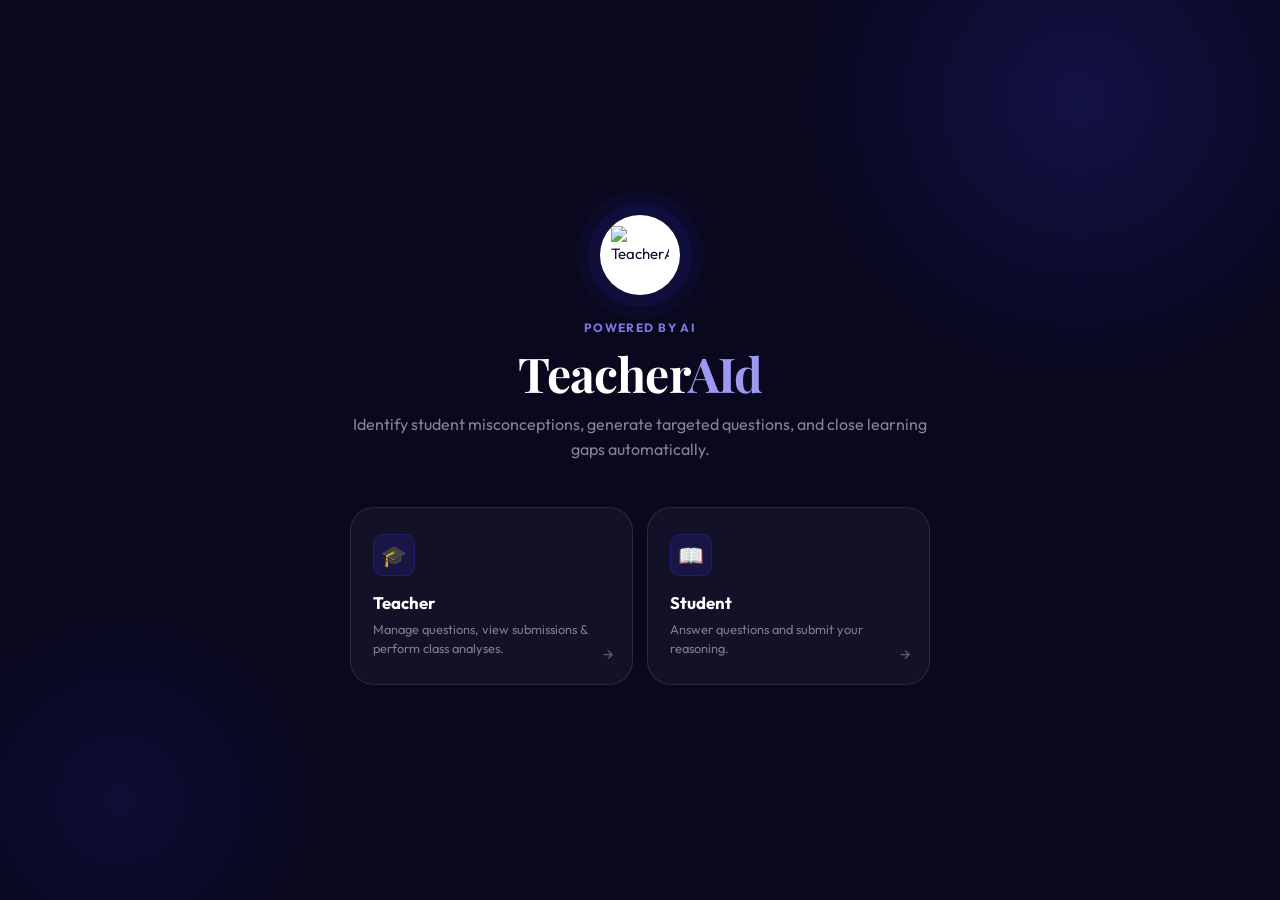
==== index.html @ 0acdeb59 "add rest of files" ====
<!DOCTYPE html>
<html lang="en">
<head>
  <meta charset="UTF-8"/>
  <meta name="viewport" content="width=device-width, initial-scale=1.0"/>
  <title>TeacherAId — AI-Powered Learning</title>
  <link rel="icon" type="image/png" href="images/logoresized.png">
  <link rel="stylesheet" href="style.css"/>
</head>
<body>
  <div class="home-page">
    <div class="home-inner">
      <div class="home-logo-wrap">
        <img src="images/logo.png" alt="TeacherAId"/>
      </div>
      <div class="home-eyebrow">Powered by AI</div>
      <h1 class="home-title">Teacher<span>AId</span></h1>
      <p class="home-sub">Identify student misconceptions, generate targeted questions, and close learning gaps automatically.</p>
      <div class="role-cards">
        <a href="auth-login.html?role=teacher" class="role-card">
          <div class="role-card-icon">🎓</div>
          <div class="role-card-title">Teacher</div>
          <div class="role-card-sub">Manage questions, view submissions & perform class analyses.</div>
          <div class="role-card-arrow">→</div>
        </a>
        <a href="auth-login.html?role=student" class="role-card">
          <div class="role-card-icon">📖</div>
          <div class="role-card-title">Student</div>
          <div class="role-card-sub">Answer questions and submit your reasoning.</div>
          <div class="role-card-arrow">→</div>
        </a>
      </div>
    </div>
  </div>
</body>
</html>
---- style.css ----
@import url('https://fonts.googleapis.com/css2?family=Playfair+Display:wght@600;700&family=Outfit:wght@300;400;500;600;700&display=swap');

/* ═══════════════════════════════════════
   TOKENS
═══════════════════════════════════════ */
:root {
  --sidebar-bg:    #09081f;
  --sidebar-w:     240px;
  --accent:        #3533cd;
  --accent-dim:    #2220a8;
  --accent-soft:   #ededfc;
  --accent-glow:   rgba(53,51,205,0.18);
  --surface:       #f6f5ff;
  --card:          #ffffff;
  --border:        #e4e2f5;
  --border-dark:   rgba(255,255,255,0.08);
  --text:          #12102e;
  --muted:         #7470a8;
  --muted2:        #b0aed0;
  --danger:        #e03e3e;
  --success:       #19a96b;
  --warn:          #d97706;
  --radius-sm:     8px;
  --radius:        12px;
  --radius-lg:     18px;
  --radius-xl:     24px;
  --shadow-sm:     0 1px 3px rgba(18,16,46,.07), 0 1px 2px rgba(18,16,46,.04);
  --shadow:        0 4px 16px rgba(18,16,46,.08), 0 1px 4px rgba(18,16,46,.04);
  --shadow-lg:     0 12px 40px rgba(18,16,46,.13), 0 2px 8px rgba(18,16,46,.06);
  --font-display:  'Playfair Display', Georgia, serif;
  --font:          'Outfit', system-ui, sans-serif;
  --ease:          cubic-bezier(.4,0,.2,1);
}

*, *::before, *::after { box-sizing: border-box; margin: 0; padding: 0; }

html { font-size: 16px; }

body {
  font-family: var(--font);
  font-size: 0.9375rem;
  color: var(--text);
  background: var(--surface);
  line-height: 1.55;
  -webkit-font-smoothing: antialiased;
}

/* ═══════════════════════════════════════
   LAYOUT — SIDEBAR + MAIN
═══════════════════════════════════════ */
.app-layout {
  display: flex;
  min-height: 100vh;
}

/* Sidebar */
.sidebar {
  width: var(--sidebar-w);
  background: var(--sidebar-bg);
  display: flex;
  flex-direction: column;
  padding: 0;
  position: fixed;
  top: 0; left: 0; bottom: 0;
  z-index: 50;
  border-right: 1px solid var(--border-dark);
}

.sidebar-logo {
  display: flex;
  align-items: center;
  gap: 10px;
  padding: 22px 20px 18px;
  border-bottom: 1px solid var(--border-dark);
  text-decoration: none;
}
.sidebar-logo-img {
  width: 36px; height: 36px;
  border-radius: 50%;
  background: #fff;
  display: flex; align-items: center; justify-content: center;
  overflow: hidden; flex-shrink: 0;
}
.sidebar-logo-img img { width: 26px; height: 26px; object-fit: contain; }
.sidebar-logo-text {
  font-family: var(--font-display);
  font-size: 1.1rem;
  color: #ffffff;
  letter-spacing: -0.01em;
}
.sidebar-logo-text span { color: var(--accent); }

.sidebar-section {
  padding: 18px 12px 6px;
  font-size: 0.68rem;
  font-weight: 600;
  letter-spacing: 0.1em;
  text-transform: uppercase;
  color: var(--muted2);
  margin-bottom: 2px;
}

.nav-item {
  display: flex;
  align-items: center;
  gap: 10px;
  padding: 9px 14px;
  margin: 1px 8px;
  border-radius: var(--radius-sm);
  color: rgba(255,255,255,0.55);
  text-decoration: none;
  font-size: 0.875rem;
  font-weight: 500;
  transition: background .15s var(--ease), color .15s var(--ease);
  cursor: pointer;
  border: none;
  background: none;
  width: calc(100% - 16px);
  text-align: left;
}
.nav-item .nav-icon { font-size: 1rem; flex-shrink: 0; opacity: .75; }
.nav-item:hover { background: rgba(255,255,255,.06); color: rgba(255,255,255,.88); }
.nav-item.active { background: var(--accent-glow); color: #fff; }
.nav-item.active .nav-icon { opacity: 1; }

.sidebar-spacer { flex: 1; }

.sidebar-footer {
  padding: 14px 12px;
  border-top: 1px solid var(--border-dark);
}
.teacher-badge {
  display: flex;
  align-items: center;
  gap: 10px;
  padding: 8px 10px;
  border-radius: var(--radius-sm);
  background: rgba(255,255,255,.05);
}
.teacher-avatar {
  width: 32px; height: 32px;
  border-radius: 50%;
  background: var(--accent);
  display: flex; align-items: center; justify-content: center;
  font-size: 0.8rem; font-weight: 700; color: #fff;
  flex-shrink: 0;
}
.teacher-info { overflow: hidden; }
.teacher-info .t-name {
  font-size: 0.82rem; font-weight: 600;
  color: rgba(255,255,255,.85);
  white-space: nowrap; overflow: hidden; text-overflow: ellipsis;
}
.teacher-info .t-role {
  font-size: 0.72rem; color: var(--muted2);
}

/* Main content */
.main {
  margin-left: var(--sidebar-w);
  flex: 1;
  display: flex;
  flex-direction: column;
  min-height: 100vh;
}

.topbar {
  display: flex;
  align-items: center;
  justify-content: space-between;
  padding: 16px 32px;
  background: var(--card);
  border-bottom: 1px solid var(--border);
  position: sticky; top: 0; z-index: 40;
}
.topbar-title {
  font-family: var(--font-display);
  font-size: 1.35rem;
  color: var(--text);
  letter-spacing: -0.02em;
}
.topbar-sub { font-size: 0.8rem; color: var(--muted); margin-top: 1px; }

.page-content {
  flex: 1;
  padding: 28px 32px;
}

/* ═══════════════════════════════════════
   CARDS
═══════════════════════════════════════ */
.card {
  background: var(--card);
  border: 1px solid var(--border);
  border-radius: var(--radius-lg);
  box-shadow: var(--shadow-sm);
}
.card-header {
  padding: 18px 22px 16px;
  border-bottom: 1px solid var(--border);
  display: flex; align-items: center; justify-content: space-between;
}
.card-title {
  font-size: 0.9rem;
  font-weight: 600;
  color: var(--text);
  display: flex; align-items: center; gap: 8px;
}
.card-body { padding: 20px 22px; }

.stat-grid {
  display: grid;
  grid-template-columns: repeat(auto-fit, minmax(160px, 1fr));
  gap: 14px;
  margin-bottom: 24px;
}
.stat-card {
  background: var(--card);
  border: 1px solid var(--border);
  border-radius: var(--radius);
  padding: 16px 20px;
  box-shadow: var(--shadow-sm);
}
.stat-label { font-size: 0.75rem; font-weight: 600; color: var(--muted); text-transform: uppercase; letter-spacing: 0.06em; margin-bottom: 6px; }
.stat-value { font-size: 1.7rem; font-weight: 700; color: var(--text); line-height: 1; }
.stat-sub { font-size: 0.75rem; color: var(--muted); margin-top: 4px; }

/* ═══════════════════════════════════════
   BUTTONS
═══════════════════════════════════════ */
.btn {
  display: inline-flex;
  align-items: center;
  justify-content: center;
  gap: 7px;
  padding: 0 18px;
  height: 38px;
  border-radius: var(--radius-sm);
  font-family: var(--font);
  font-size: 0.875rem;
  font-weight: 600;
  cursor: pointer;
  border: none;
  text-decoration: none;
  transition: all .15s var(--ease);
  white-space: nowrap;
}
.btn-primary { background: var(--accent); color: #fff; }
.btn-primary:hover { background: var(--accent-dim); box-shadow: 0 4px 14px rgba(53,51,205,.35); }
.btn-secondary { background: var(--accent-soft); color: var(--accent); border: 1px solid rgba(53,51,205,.15); }
.btn-secondary:hover { background: #e0dffc; }
.btn-ghost { background: transparent; color: var(--muted); border: 1px solid var(--border); }
.btn-ghost:hover { background: var(--surface); color: var(--text); }
.btn-danger { background: #fef2f2; color: var(--danger); border: 1px solid #fecaca; }
.btn-danger:hover { background: #fee2e2; }
.btn-lg { height: 46px; padding: 0 26px; font-size: 0.95rem; border-radius: var(--radius); }
.btn-sm { height: 30px; padding: 0 12px; font-size: 0.8rem; }
.btn-icon { width: 34px; height: 34px; padding: 0; border-radius: var(--radius-sm); background: transparent; border: 1px solid var(--border); color: var(--muted); cursor: pointer; display:inline-flex; align-items:center; justify-content:center; transition: all .15s; }
.btn-icon:hover { background: var(--surface); color: var(--danger); border-color: #fca5a5; }

/* ═══════════════════════════════════════
   FORMS
═══════════════════════════════════════ */
.form-group { margin-bottom: 18px; }
.form-label {
  display: block;
  font-size: 0.8rem;
  font-weight: 600;
  color: var(--text);
  margin-bottom: 6px;
  letter-spacing: 0.01em;
}
.form-input, .form-textarea, .form-select {
  width: 100%;
  background: var(--surface);
  border: 1.5px solid var(--border);
  border-radius: var(--radius-sm);
  padding: 10px 14px;
  font-family: var(--font);
  font-size: 0.9rem;
  color: var(--text);
  transition: border-color .15s, box-shadow .15s;
  outline: none;
}
.form-input:focus, .form-textarea:focus {
  border-color: var(--accent);
  box-shadow: 0 0 0 3px var(--accent-glow);
  background: #fff;
}
.form-textarea { resize: vertical; min-height: 88px; line-height: 1.6; }
.form-hint { font-size: 0.75rem; color: var(--muted); margin-top: 5px; }
.form-row { display: grid; grid-template-columns: 1fr 1fr; gap: 16px; }

/* Readonly display field */
.form-display {
  width: 100%;
  background: var(--accent-soft);
  border: 1.5px solid rgba(53,51,205,.18);
  border-radius: var(--radius-sm);
  padding: 10px 14px;
  font-family: var(--font);
  font-size: 0.9rem;
  color: var(--text);
  line-height: 1.6;
  min-height: 44px;
}

/* ═══════════════════════════════════════
   TABLE
═══════════════════════════════════════ */
.data-table { width: 100%; border-collapse: collapse; }
.data-table thead th {
  padding: 10px 16px;
  text-align: left;
  font-size: 0.72rem;
  font-weight: 700;
  letter-spacing: 0.07em;
  text-transform: uppercase;
  color: var(--muted);
  border-bottom: 1px solid var(--border);
  background: var(--surface);
}
.data-table thead th:first-child { border-radius: var(--radius-sm) 0 0 0; }
.data-table thead th:last-child  { border-radius: 0 var(--radius-sm) 0 0; }
.data-table tbody tr { transition: background .1s; }
.data-table tbody tr:hover { background: var(--surface); }
.data-table tbody td {
  padding: 12px 16px;
  font-size: 0.875rem;
  color: var(--text);
  border-bottom: 1px solid var(--border);
  vertical-align: middle;
}
.data-table tbody tr:last-child td { border-bottom: none; }
.cell-muted { color: var(--muted); font-size: 0.82rem; }

/* ═══════════════════════════════════════
   BADGES
═══════════════════════════════════════ */
.badge {
  display: inline-flex; align-items: center; gap: 4px;
  padding: 2px 9px;
  border-radius: 999px;
  font-size: 0.72rem;
  font-weight: 600;
  letter-spacing: 0.02em;
}
.badge-blue    { background: var(--accent-soft); color: var(--accent); }
.badge-green   { background: #d1fae5; color: #065f46; }
.badge-red     { background: #fee2e2; color: #991b1b; }
.badge-yellow  { background: #fef3c7; color: #92400e; }
.badge-gray    { background: #f3f4f6; color: #4b5563; }

/* ═══════════════════════════════════════
   MODAL
═══════════════════════════════════════ */
.modal-overlay {
  display: none;
  position: fixed; inset: 0;
  background: rgba(9,8,31,.55);
  backdrop-filter: blur(4px);
  z-index: 200;
  align-items: center;
  justify-content: center;
  padding: 16px;
}
.modal-overlay.active { display: flex; }
.modal-box {
  background: var(--card);
  border: 1px solid var(--border);
  border-radius: var(--radius-xl);
  box-shadow: var(--shadow-lg);
  width: 100%;
  max-width: 520px;
  max-height: 88vh;
  overflow-y: auto;
  animation: modal-in .18s var(--ease);
}
@keyframes modal-in { from { opacity:0; transform: translateY(12px) scale(.97); } }
.modal-header {
  display: flex; align-items: center; justify-content: space-between;
  padding: 20px 24px 16px;
  border-bottom: 1px solid var(--border);
}
.modal-title { font-size: 1rem; font-weight: 700; color: var(--text); }
.modal-close {
  width: 28px; height: 28px;
  border-radius: 6px;
  background: none; border: none;
  color: var(--muted); cursor: pointer; font-size: 1rem;
  display:flex; align-items:center; justify-content:center;
  transition: background .1s, color .1s;
}
.modal-close:hover { background: var(--surface); color: var(--text); }
.modal-body { padding: 20px 24px; }
.modal-footer {
  display: flex; justify-content: flex-end; gap: 10px;
  padding: 14px 24px 20px;
  border-top: 1px solid var(--border);
}

/* ═══════════════════════════════════════
   STUDENT CARDS
═══════════════════════════════════════ */
.students-grid {
  display: grid;
  grid-template-columns: repeat(auto-fill, minmax(180px, 1fr));
  gap: 14px;
}
.student-card {
  background: var(--card);
  border: 1px solid var(--border);
  border-radius: var(--radius-lg);
  padding: 18px 16px;
  cursor: pointer;
  transition: all .15s var(--ease);
  box-shadow: var(--shadow-sm);
}
.student-card:hover {
  border-color: var(--accent);
  box-shadow: 0 0 0 3px var(--accent-glow), var(--shadow);
  transform: translateY(-1px);
}
.s-avatar {
  width: 42px; height: 42px;
  border-radius: 50%;
  background: var(--accent-soft);
  color: var(--accent);
  font-weight: 700; font-size: 0.95rem;
  display:flex; align-items:center; justify-content:center;
  margin-bottom: 10px;
}
.s-name { font-size: 0.9rem; font-weight: 700; color: var(--text); margin-bottom: 4px; }
.s-meta { font-size: 0.75rem; color: var(--muted); }
.s-submissions { 
  margin-top: 10px;
  font-size: 0.72rem; font-weight: 600;
  color: var(--accent);
  letter-spacing: 0.02em;
}

/* ═══════════════════════════════════════
   ALERT / TOAST
═══════════════════════════════════════ */
.alert {
  display: flex; align-items: flex-start; gap: 10px;
  padding: 12px 16px;
  border-radius: var(--radius-sm);
  font-size: 0.85rem;
  line-height: 1.5;
  margin-bottom: 16px;
}
.alert-success { background: #d1fae5; color: #065f46; border: 1px solid #6ee7b7; }
.alert-error   { background: #fee2e2; color: #991b1b; border: 1px solid #fca5a5; }
.alert-info    { background: var(--accent-soft); color: var(--accent); border: 1px solid rgba(53,51,205,.2); }

/* ═══════════════════════════════════════
   AI GENERATE — split panel
═══════════════════════════════════════ */
.gen-layout {
  display: grid;
  grid-template-columns: 1fr 380px;
  gap: 20px;
  align-items: start;
}
.feedback-panel {
  background: var(--card);
  border: 1px solid var(--border);
  border-radius: var(--radius-lg);
  box-shadow: var(--shadow-sm);
  position: sticky;
  top: 76px;
}
.feedback-history-item {
  padding: 8px 12px;
  background: var(--surface);
  border-radius: var(--radius-sm);
  font-size: 0.8rem;
  color: var(--text);
  margin-bottom: 6px;
  border-left: 3px solid var(--accent);
  line-height: 1.5;
}

/* Spinner */
.spinner {
  width: 18px; height: 18px;
  border: 2px solid rgba(255,255,255,.3);
  border-top-color: #fff;
  border-radius: 50%;
  animation: spin .7s linear infinite;
  flex-shrink: 0;
}
.spinner-dark {
  border-color: rgba(53,51,205,.25);
  border-top-color: var(--accent);
}
@keyframes spin { to { transform: rotate(360deg); } }

/* ═══════════════════════════════════════
   FULL-PAGE AUTH (no sidebar)
═══════════════════════════════════════ */
.auth-page {
  min-height: 100vh;
  background: var(--sidebar-bg);
  display: flex;
  align-items: stretch;
}
.auth-left {
  width: 420px;
  flex-shrink: 0;
  display: flex;
  flex-direction: column;
  justify-content: center;
  padding: 48px;
  background: linear-gradient(160deg, #13113a 0%, #0c0b26 100%);
  border-right: 1px solid var(--border-dark);
  position: relative;
  overflow: hidden;
}
.auth-left::before {
  content: '';
  position: absolute;
  width: 300px; height: 300px;
  background: radial-gradient(circle, rgba(53,51,205,.25) 0%, transparent 70%);
  bottom: -60px; left: -60px;
  pointer-events: none;
}
.auth-brand {
  display: flex; align-items: center; gap: 12px;
  margin-bottom: 40px;
}
.auth-brand-logo {
  width: 44px; height: 44px;
  border-radius: 50%;
  background: #fff;
  display: flex; align-items: center; justify-content: center;
  overflow: hidden;
}
.auth-brand-logo img { width: 32px; height: 32px; object-fit: contain; }
.auth-brand-name {
  font-family: var(--font-display);
  font-size: 1.4rem;
  color: #fff;
}
.auth-brand-name span { color: #9b99f0; }
.auth-heading {
  font-family: var(--font-display);
  font-size: 2rem;
  color: #fff;
  line-height: 1.2;
  margin-bottom: 12px;
}
.auth-sub { font-size: 0.9rem; color: rgba(255,255,255,.5); line-height: 1.6; }
.auth-right {
  flex: 1;
  display: flex;
  align-items: center;
  justify-content: center;
  padding: 48px 32px;
  background: var(--surface);
}
.auth-card {
  background: var(--card);
  border: 1px solid var(--border);
  border-radius: var(--radius-xl);
  padding: 36px;
  width: 100%;
  max-width: 420px;
  box-shadow: var(--shadow-lg);
}
.auth-card-title { font-size: 1.3rem; font-weight: 700; color: var(--text); margin-bottom: 4px; }
.auth-card-sub { font-size: 0.85rem; color: var(--muted); margin-bottom: 26px; }
.auth-footer-link {
  text-align: center;
  margin-top: 18px;
  font-size: 0.82rem;
  color: var(--muted);
}
.auth-footer-link a { color: var(--accent); text-decoration: none; font-weight: 600; }

/* ═══════════════════════════════════════
   HOME PAGE
═══════════════════════════════════════ */
.home-page {
  min-height: 100vh;
  background: var(--sidebar-bg);
  display: flex;
  align-items: center;
  justify-content: center;
  padding: 32px;
  position: relative;
  overflow: hidden;
}
.home-page::before {
  content: '';
  position: absolute;
  width: 600px; height: 600px;
  background: radial-gradient(circle, rgba(53,51,205,.22) 0%, transparent 65%);
  top: -200px; right: -100px;
  pointer-events: none;
}
.home-page::after {
  content: '';
  position: absolute;
  width: 400px; height: 400px;
  background: radial-gradient(circle, rgba(53,51,205,.12) 0%, transparent 65%);
  bottom: -100px; left: -80px;
  pointer-events: none;
}
.home-inner {
  position: relative; z-index: 1;
  display: flex;
  flex-direction: column;
  align-items: center;
  text-align: center;
  max-width: 580px;
  width: 100%;
  gap: 0;
}
.home-logo-wrap {
  width: 80px; height: 80px;
  border-radius: 50%;
  background: #fff;
  display: flex; align-items: center; justify-content: center;
  overflow: hidden;
  margin-bottom: 24px;
  box-shadow: 0 0 0 12px rgba(53,51,205,.12), 0 0 0 24px rgba(53,51,205,.05);
}
.home-logo-wrap img { width: 58px; height: 58px; object-fit: contain; }
.home-eyebrow {
  font-size: 0.75rem;
  font-weight: 700;
  letter-spacing: 0.12em;
  text-transform: uppercase;
  color: #7b79e0;
  margin-bottom: 10px;
}
.home-title {
  font-family: var(--font-display);
  font-size: clamp(2rem, 5vw, 3rem);
  color: #fff;
  line-height: 1.1;
  margin-bottom: 12px;
  letter-spacing: -0.02em;
}
.home-title span { color: #9b99f0; }
.home-sub {
  font-size: 1rem;
  color: rgba(255,255,255,.5);
  margin-bottom: 44px;
  line-height: 1.6;
}
.role-cards {
  display: grid;
  grid-template-columns: 1fr 1fr;
  gap: 14px;
  width: 100%;
}
.role-card {
  background: rgba(255,255,255,.04);
  border: 1px solid rgba(255,255,255,.1);
  border-radius: var(--radius-xl);
  padding: 26px 22px;
  cursor: pointer;
  text-decoration: none;
  transition: all .2s var(--ease);
  text-align: left;
  position: relative;
  overflow: hidden;
}
.role-card:hover {
  background: rgba(255,255,255,.08);
  border-color: rgba(255,255,255,.22);
  transform: translateY(-2px);
}
.role-card-icon {
  width: 42px; height: 42px;
  border-radius: 10px;
  background: var(--accent-glow);
  border: 1px solid rgba(53,51,205,.3);
  display: flex; align-items: center; justify-content: center;
  font-size: 1.3rem;
  margin-bottom: 14px;
}
.role-card-title { font-size: 1.05rem; font-weight: 700; color: #fff; margin-bottom: 4px; }
.role-card-sub { font-size: 0.8rem; color: rgba(255,255,255,.45); line-height: 1.5; }
.role-card-arrow {
  position: absolute;
  bottom: 18px; right: 18px;
  font-size: 1rem;
  color: rgba(255,255,255,.3);
  transition: color .2s, transform .2s;
}
.role-card:hover .role-card-arrow { color: #9b99f0; transform: translateX(3px); }

/* ═══════════════════════════════════════
   STUDENT QUESTION PAGE
═══════════════════════════════════════ */
.student-page {
  min-height: 100vh;
  background: var(--sidebar-bg);
  display: flex;
  align-items: center;
  justify-content: center;
  padding: 32px 20px;
}
.student-card-wrap {
  background: var(--card);
  border: 1px solid var(--border);
  border-radius: var(--radius-xl);
  box-shadow: var(--shadow-lg);
  width: 100%;
  max-width: 680px;
  overflow: hidden;
}
.student-card-header {
  background: var(--sidebar-bg);
  border-bottom: 1px solid var(--border-dark);
  padding: 18px 28px;
  display: flex;
  align-items: center;
  justify-content: space-between;
}
.student-card-logo {
  display: flex; align-items: center; gap: 10px;
}
.student-card-logo-img {
  width: 32px; height: 32px;
  border-radius: 50%;
  background: #fff;
  display: flex; align-items: center; justify-content: center;
  overflow: hidden;
}
.student-card-logo-img img { width: 22px; height: 22px; object-fit: contain; }
.student-card-logo-text { font-family: var(--font-display); font-size: 1rem; color: #fff; }
.student-badge { font-size: 0.75rem; color: rgba(255,255,255,.5); }
.student-card-body { padding: 28px; }
.question-box {
  background: var(--accent-soft);
  border: 1.5px solid rgba(53,51,205,.2);
  border-radius: var(--radius);
  padding: 16px 18px;
  font-size: 0.95rem;
  line-height: 1.65;
  color: var(--text);
  margin-bottom: 22px;
  font-weight: 500;
}
.q-label {
  font-size: 0.7rem;
  font-weight: 700;
  letter-spacing: 0.1em;
  text-transform: uppercase;
  color: var(--accent);
  margin-bottom: 6px;
}
.student-card-footer {
  padding: 16px 28px;
  border-top: 1px solid var(--border);
  display: flex;
  justify-content: flex-end;
  gap: 10px;
}

/* ═══════════════════════════════════════
   MISC UTILITIES
═══════════════════════════════════════ */
.divider { height: 1px; background: var(--border); margin: 20px 0; }
.flex { display: flex; }
.items-center { align-items: center; }
.justify-between { justify-content: space-between; }
.gap-2 { gap: 8px; }
.gap-3 { gap: 12px; }
.mt-1 { margin-top: 4px; }
.mt-2 { margin-top: 8px; }
.mt-3 { margin-top: 12px; }
.mt-4 { margin-top: 16px; }
.mt-6 { margin-top: 24px; }
.mb-4 { margin-bottom: 16px; }
.mb-5 { margin-bottom: 20px; }
.text-muted { color: var(--muted); }
.text-sm { font-size: 0.82rem; }
.font-bold { font-weight: 700; }
.w-full { width: 100%; }
.empty-state {
  text-align: center;
  padding: 48px 24px;
  color: var(--muted);
}
.empty-state-icon { font-size: 2.5rem; margin-bottom: 12px; opacity: .4; }
.empty-state-title { font-weight: 600; font-size: 0.95rem; color: var(--text); margin-bottom: 6px; }
.empty-state-sub { font-size: 0.82rem; line-height: 1.55; }

/* Loading */
.loading-page {
  position: fixed; inset: 0;
  background: var(--sidebar-bg);
  display: flex; align-items: center; justify-content: center;
  flex-direction: column; gap: 16px;
  z-index: 9999;
}
.loading-spinner-lg {
  width: 44px; height: 44px;
  border: 3px solid rgba(255,255,255,.15);
  border-top-color: var(--accent);
  border-radius: 50%;
  animation: spin .8s linear infinite;
}
.loading-text { font-size: 0.9rem; color: rgba(255,255,255,.45); }

/* Scrollbar */
::-webkit-scrollbar { width: 6px; height: 6px; }
::-webkit-scrollbar-track { background: transparent; }
::-webkit-scrollbar-thumb { background: var(--border); border-radius: 99px; }

/* Animations */
@keyframes fade-in { from { opacity:0; transform: translateY(8px); } to { opacity:1; transform: none; } }
.animate-in { animation: fade-in .22s var(--ease) both; }
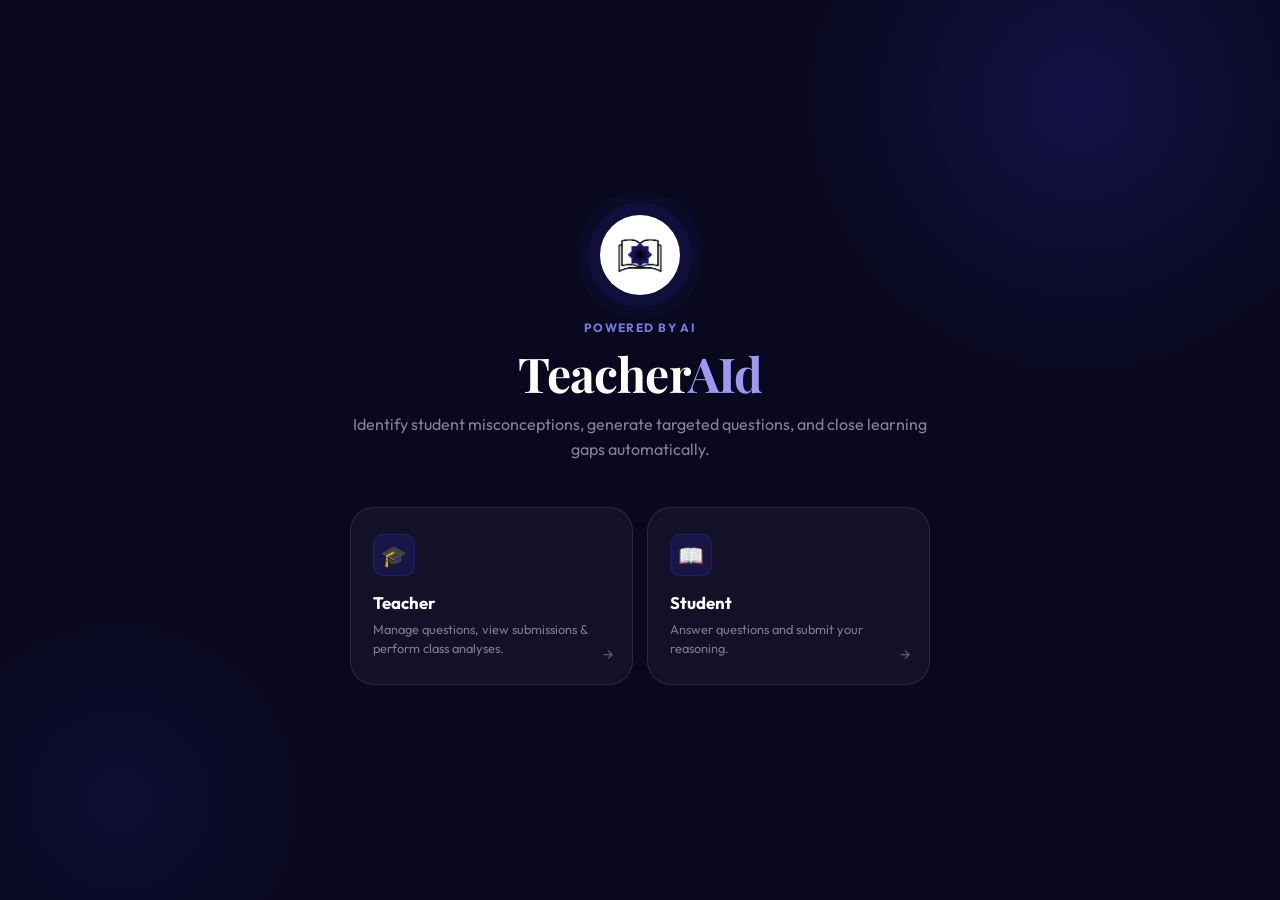
==== commit 486d6270: "Update logo image source path in index.html" ====
(no text change in the page or its own stylesheets)
